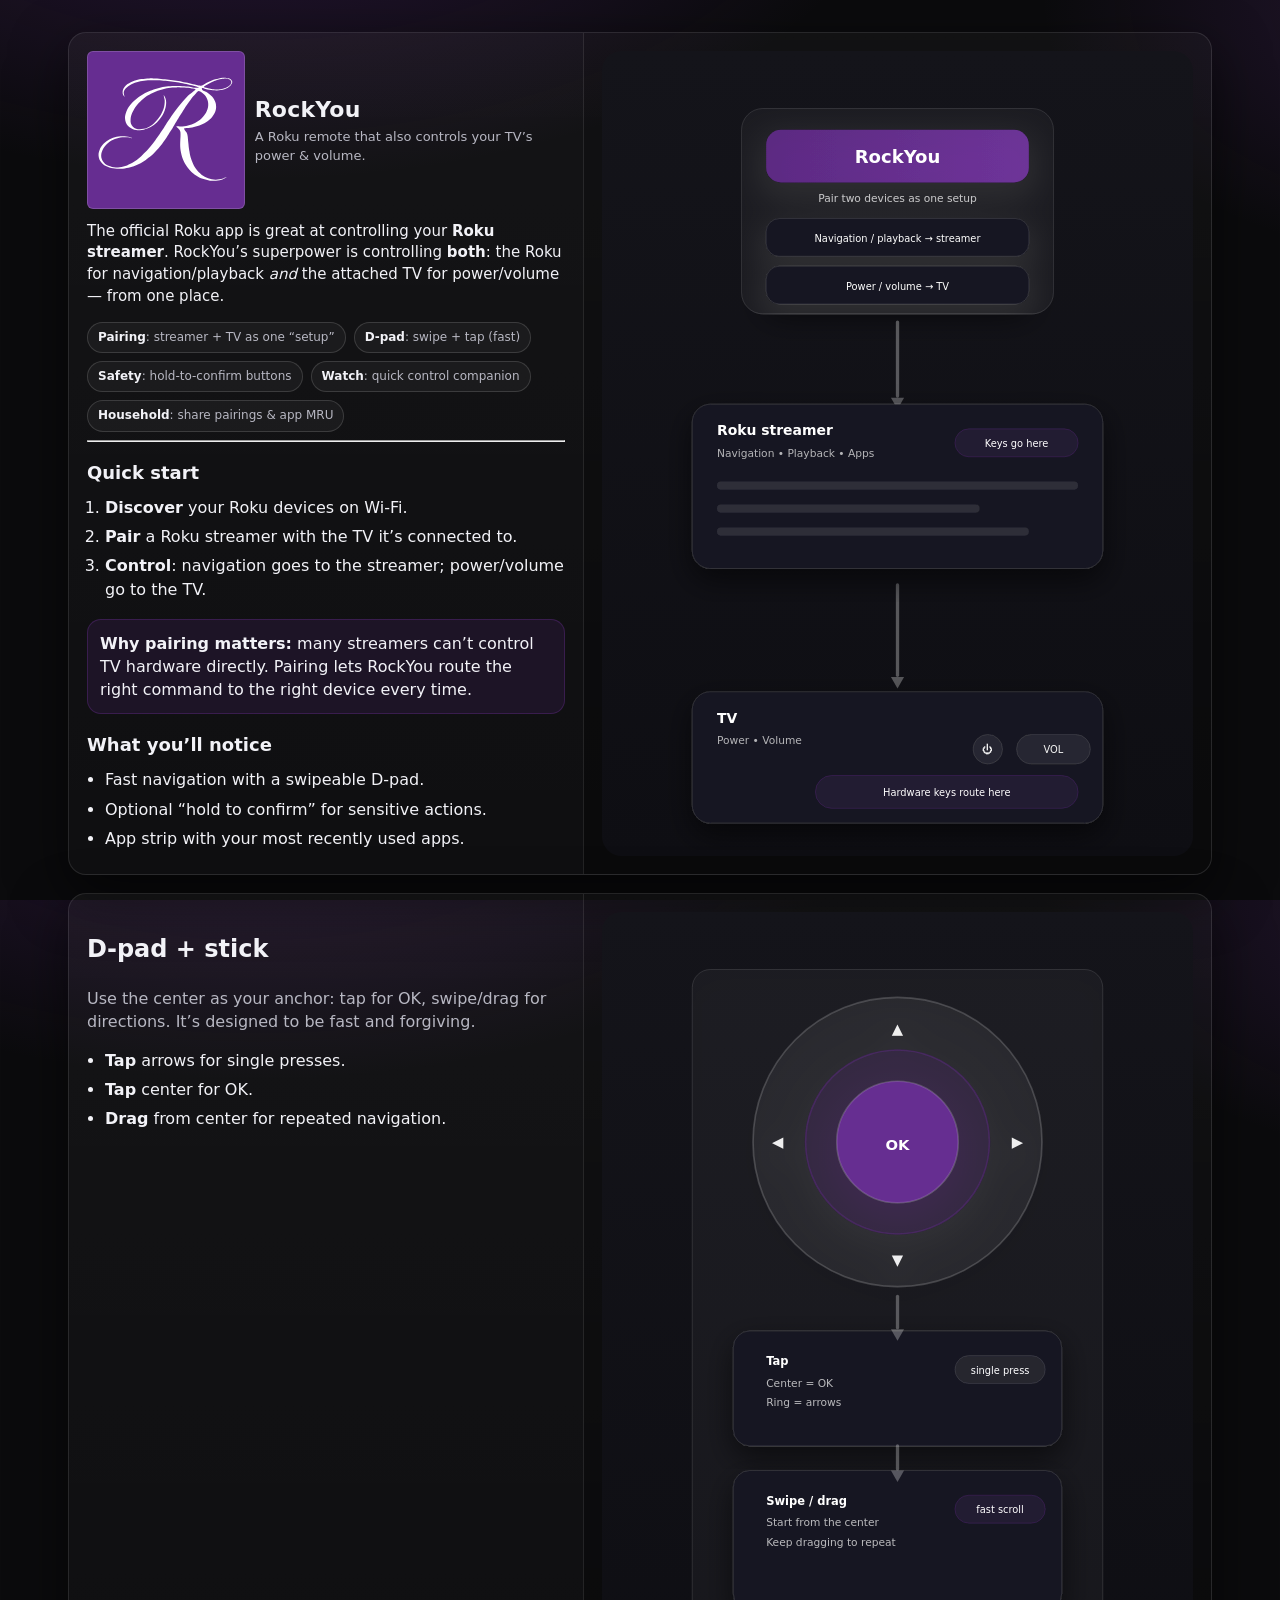
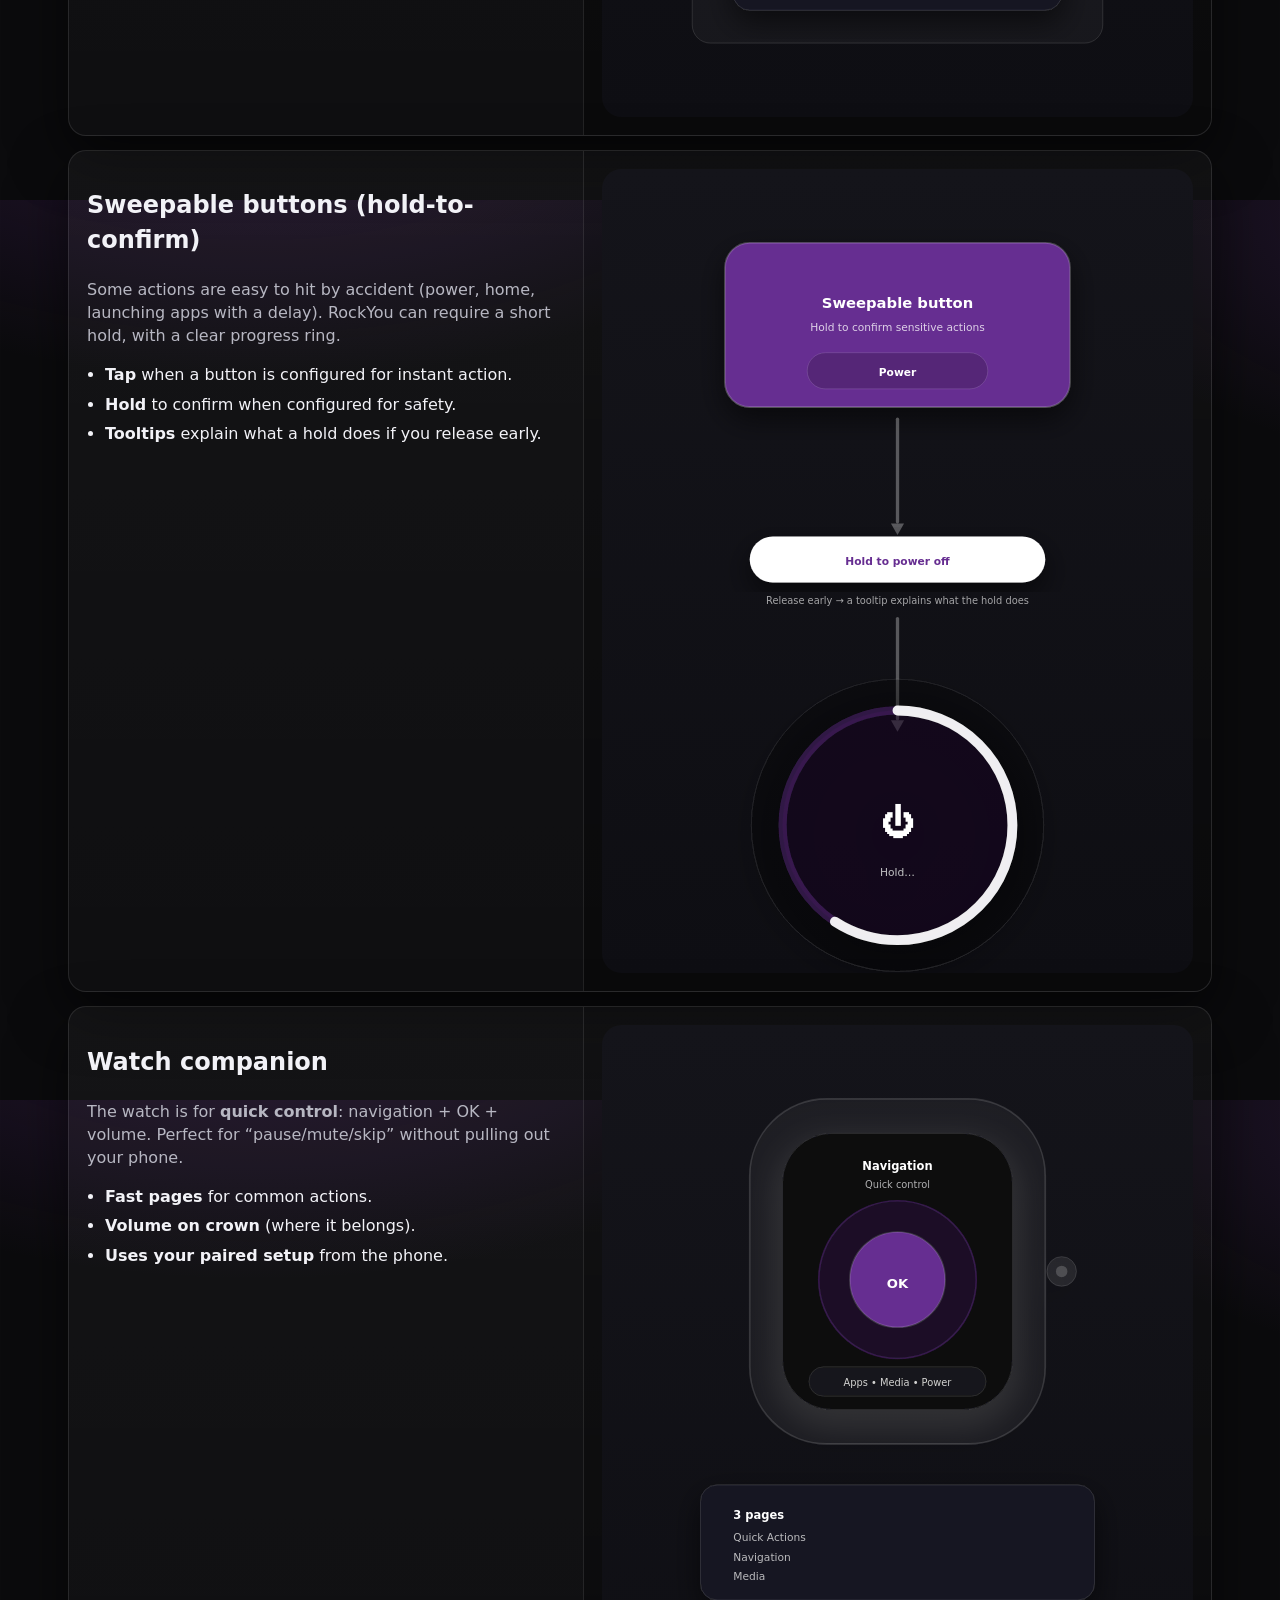
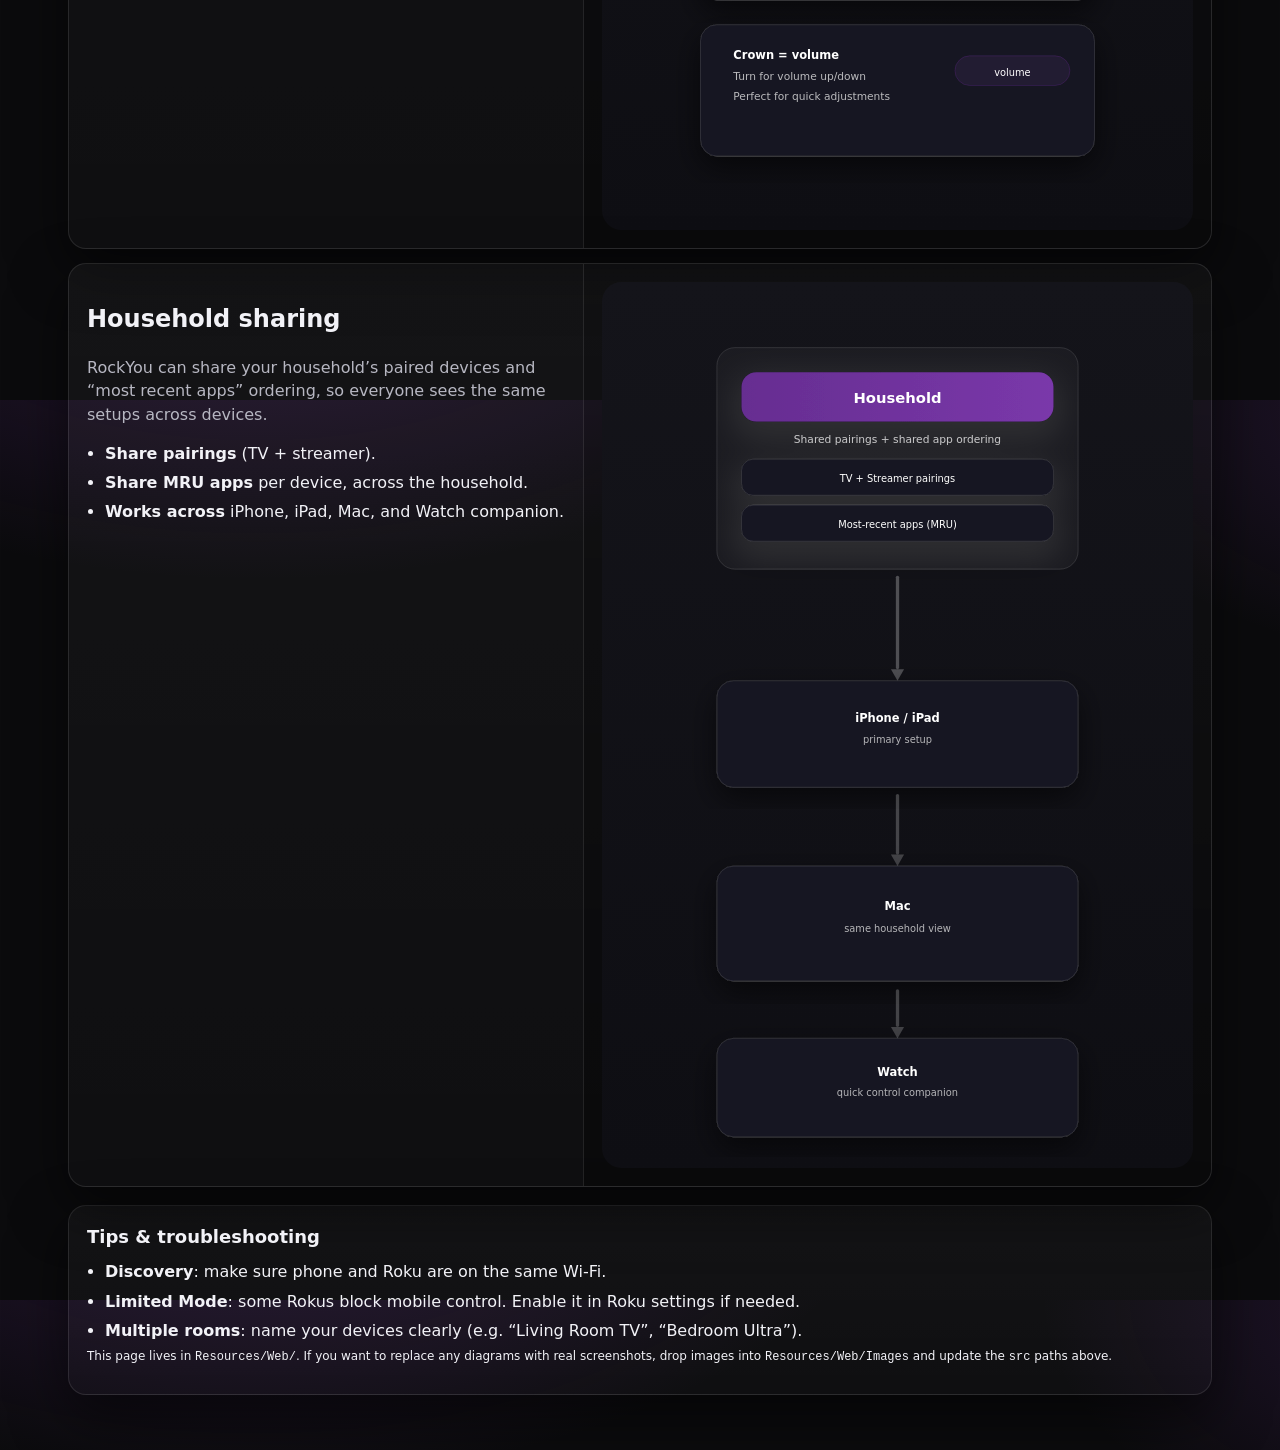
==== Resources/Web/index.html @ fe001e83 "feat: initial RockYou Roku remote for iOS, macOS, and watchOS RockYou is a native SwiftUI remote for" ====
<!doctype html>
<html lang="en">

<head>
    <meta charset="utf-8" />
    <meta name="viewport" content="width=device-width, initial-scale=1" />
    <meta name="color-scheme" content="dark light" />
    <title>RockYou — Roku Remote + TV Power/Volume</title>
    <link rel="stylesheet" href="./style.css" />
</head>

<body>
    <div class="container">
        <div class="hero">
            <div class="card">
                <div class="feature-row">
                    <div class="card-inner">
                        <div class="brand">
                            <img src="./Images/R_monogram.svg" alt="RockYou logo" style="width: 33%; height: auto;" />
                            <div>
                                <h1>RockYou</h1>
                                <div class="tag">A Roku remote that also controls your TV’s power &amp; volume.</div>
                            </div>
                        </div>

                        <p class="lede">
                            The official Roku app is great at controlling your <strong>Roku streamer</strong>.
                            RockYou’s superpower is controlling <strong>both</strong>:
                            the Roku for navigation/playback <em>and</em> the attached TV for power/volume —
                            from one place.
                        </p>

                        <div class="pill-row">
                            <div class="pill"><strong>Pairing</strong>: streamer + TV as one “setup”</div>
                            <div class="pill"><strong>D‑pad</strong>: swipe + tap (fast)</div>
                            <div class="pill"><strong>Safety</strong>: hold-to-confirm buttons</div>
                            <div class="pill"><strong>Watch</strong>: quick control companion</div>
                            <div class="pill"><strong>Household</strong>: share pairings &amp; app MRU</div>
                        </div>
                        <hr />
                        <div class="section">
                            <h2>Quick start</h2>
                            <ol class="list">
                                <li><strong>Discover</strong> your Roku devices on Wi‑Fi.</li>
                                <li><strong>Pair</strong> a Roku streamer with the TV it’s connected to.</li>
                                <li><strong>Control</strong>: navigation goes to the streamer; power/volume go to the
                                    TV.
                                </li>
                                </ol>
                                </div>

                        <div class="section">
                            <div class="callout">
                                <strong>Why pairing matters:</strong>
                                many streamers can’t control TV hardware directly. Pairing lets RockYou route the right
                                command
                                to the right device every time.
                            </div>
                        </div>

                        <div class="section">
                            <h2>What you’ll notice</h2>
                            <ul class="list">
                                <li>Fast navigation with a swipeable D‑pad.</li>
                                <li>Optional “hold to confirm” for sensitive actions.</li>
                                <li>App strip with your most recently used apps.</li>
                            </ul>
                        </div>
                        </div>
                        <div class="media">
                            <img src="./Images/hero-pairing.svg" alt="Diagram: RockYou controls Roku and TV together" />
                    </div>
                </div>
            </div>
        </div>

        <div class="grid">
            <div class="card feature">
                <div class="feature-row">
                    <div class="card-inner">
                        <h2>D‑pad + stick</h2>
                        <p class="muted">
                            Use the center as your anchor: tap for OK, swipe/drag for directions.
                            It’s designed to be fast and forgiving.
                        </p>
                        <ul class="list">
                            <li><strong>Tap</strong> arrows for single presses.</li>
                            <li><strong>Tap</strong> center for OK.</li>
                            <li><strong>Drag</strong> from center for repeated navigation.</li>
                        </ul>
                    </div>
                    <div class="media">
                        <img src="./Images/feature-dpad.svg" alt="Diagram: D-pad and stick gestures" />
                    </div>
                </div>
            </div>

            <div class="card feature">
                <div class="feature-row">
                    <div class="card-inner">
                        <h2>Sweepable buttons (hold-to-confirm)</h2>
                        <p class="muted">
                            Some actions are easy to hit by accident (power, home, launching apps with a delay).
                            RockYou can require a short hold, with a clear progress ring.
                        </p>
                        <ul class="list">
                            <li><strong>Tap</strong> when a button is configured for instant action.</li>
                            <li><strong>Hold</strong> to confirm when configured for safety.</li>
                            <li><strong>Tooltips</strong> explain what a hold does if you release early.</li>
                        </ul>
                    </div>
                    <div class="media">
                        <img src="./Images/feature-sweep.svg" alt="Diagram: hold-to-confirm sweep overlay" />
                    </div>
                </div>
            </div>

            <div class="card feature">
                <div class="feature-row">
                    <div class="card-inner">
                        <h2>Watch companion</h2>
                        <p class="muted">
                            The watch is for <strong>quick control</strong>: navigation + OK + volume.
                            Perfect for “pause/mute/skip” without pulling out your phone.
                        </p>
                        <ul class="list">
                            <li><strong>Fast pages</strong> for common actions.</li>
                            <li><strong>Volume on crown</strong> (where it belongs).</li>
                            <li><strong>Uses your paired setup</strong> from the phone.</li>
                        </ul>
                    </div>
                    <div class="media">
                        <img src="./Images/feature-watch.svg" alt="Diagram: watch pages and crown volume" />
                    </div>
                </div>
            </div>

            <div class="card feature">
                <div class="feature-row">
                    <div class="card-inner">
                        <h2>Household sharing</h2>
                        <p class="muted">
                            RockYou can share your household’s paired devices and “most recent apps” ordering,
                            so everyone sees the same setups across devices.
                        </p>
                        <ul class="list">
                            <li><strong>Share pairings</strong> (TV + streamer).</li>
                            <li><strong>Share MRU apps</strong> per device, across the household.</li>
                            <li><strong>Works across</strong> iPhone, iPad, Mac, and Watch companion.</li>
                        </ul>
                    </div>
                    <div class="media">
                        <img src="./Images/feature-sharing.svg" alt="Diagram: household sharing across devices" />
                    </div>
                </div>
            </div>
        </div>

        <div class="section card">
            <div class="card-inner">
                <h2>Tips &amp; troubleshooting</h2>
                <ul class="list">
                    <li><strong>Discovery</strong>: make sure phone and Roku are on the same Wi‑Fi.</li>
                    <li><strong>Limited Mode</strong>: some Rokus block mobile control. Enable it in Roku settings if
                        needed.</li>
                    <li><strong>Multiple rooms</strong>: name your devices clearly (e.g. “Living Room TV”, “Bedroom
                        Ultra”).</li>
                </ul>
                <p class="fineprint">
                    This page lives in <code>Resources/Web/</code>. If you want to replace any diagrams with real
                    screenshots,
                    drop images into <code>Resources/Web/Images</code> and update the <code>src</code> paths above.
                </p>
            </div>
        </div>
    </div>
</body>

</html>
---- Resources/Web/style.css ----
:root {
  --bg: #0b0b0d;
  --card: #14141a;
  --card2: #101016;
  --text: #f2f2f7;
  --muted: #b7b7c2;
  --border: rgba(255, 255, 255, 0.10);
  --shadow: rgba(0, 0, 0, 0.55);
  --purple: #662D91;
  --purple2: #7a38aa;
  --white: #ffffff;
  --good: #43d17a;
  --warn: #f3c350;
}

* { box-sizing: border-box; }
html, body { height: 100%; }
body {
  margin: 0;
  background: radial-gradient(1100px 600px at 20% -20%, rgba(102, 45, 145, 0.35), rgba(0,0,0,0) 60%),
              radial-gradient(900px 500px at 120% 0%, rgba(122, 56, 170, 0.25), rgba(0,0,0,0) 55%),
              var(--bg);
  color: var(--text);
  font-family: ui-sans-serif, system-ui, -apple-system, Segoe UI, Roboto, Helvetica, Arial, "Apple Color Emoji", "Segoe UI Emoji";
  line-height: 1.45;
}

a { color: var(--text); text-decoration: underline; text-decoration-color: rgba(255,255,255,0.35); }
a:hover { text-decoration-color: rgba(255,255,255,0.75); }

.container {
  max-width: 1180px;
  padding: 32px 18px 56px;
  margin: 0 auto;
}

.hero {
  display: grid;
  grid-template-columns: 1fr;
  gap: 18px;
  align-items: stretch;
  margin-bottom: 18px;
}
/* Always single-column (better for readability + larger diagrams). */

.card {
  background: linear-gradient(180deg, rgba(255,255,255,0.04), rgba(255,255,255,0.02));
  border: 1px solid var(--border);
  border-radius: 18px;
  box-shadow: 0 20px 55px var(--shadow);
  overflow: hidden;
}

.card-inner { padding: 18px 18px; }

.brand {
  display: flex;
  align-items: center;
  gap: 10px;
  margin-bottom: 10px;
}
.brand img {
  width: 18px;
  height: 18px;
  border-radius: 6px;
  background: var(--purple);
  padding: 2px;
  border: 1px solid rgba(255,255,255,0.16);
}
.brand h1 {
  font-size: 22px;
  margin: 0;
  letter-spacing: 0.2px;
}
.brand .tag {
  margin-top: 2px;
  color: var(--muted);
  font-size: 13px;
}

.lede {
  margin: 12px 0 0;
  color: var(--text);
  font-size: 15px;
}

.pill-row {
  display: flex;
  flex-wrap: wrap;
  gap: 8px;
  margin-top: 14px;
}
.pill {
  font-size: 12px;
  padding: 6px 10px;
  border-radius: 999px;
  border: 1px solid rgba(255,255,255,0.14);
  background: rgba(255,255,255,0.04);
  color: var(--muted);
}
.pill strong { color: var(--text); font-weight: 600; }

.grid {
  display: grid;
  grid-template-columns: 1fr;
  gap: 14px;
  margin-top: 14px;
}

.section {
  margin-top: 18px;
}
.section h2 {
  font-size: 18px;
  margin: 0 0 10px;
}
.section p {
  margin: 0 0 10px;
  color: var(--text);
}
.muted { color: var(--muted); }

.list {
  margin: 0;
  padding-left: 18px;
  color: var(--text);
}
.list li { margin: 6px 0; }
.list strong { font-weight: 700; }

/* Feature rows: text on the left, image on the right (stack on small screens). */
.feature-row {
  display: grid;
  grid-template-columns: 0.9fr 1.1fr;
  align-items: stretch;
}

.feature-row .media {
  border-left: 1px solid rgba(255,255,255,0.10);
  background: linear-gradient(180deg, rgba(0,0,0,0.12), rgba(0,0,0,0.35));
  padding: 18px;
  display: flex;
  align-items: center;
}

@media (max-width: 860px) {
  .feature-row { grid-template-columns: 1fr; }
  .feature-row .media {
    border-left: none;
    border-top: 1px solid rgba(255,255,255,0.10);
  }
}

.feature-row img, .feature-row svg {
  width: 100%;
  height: auto;
  display: block;
}
.feature img, .feature svg {
  width: 100%;
  height: auto;
  display: block;
}

.callout {
  background: rgba(102, 45, 145, 0.16);
  border: 1px solid rgba(102, 45, 145, 0.38);
  border-radius: 14px;
  padding: 12px 12px;
  color: var(--text);
}
.callout strong { font-weight: 800; }

.fineprint {
  margin-top: 18px;
  font-size: 12px;
  color: rgba(255,255,255,0.55);
}

@media print {
  body { background: white; color: black; }
  .card { box-shadow: none; }
  .pill { border-color: rgba(0,0,0,0.12); background: rgba(0,0,0,0.03); color: rgba(0,0,0,0.70); }
  .muted { color: rgba(0,0,0,0.68); }
  a { color: black; text-decoration-color: rgba(0,0,0,0.4); }
}
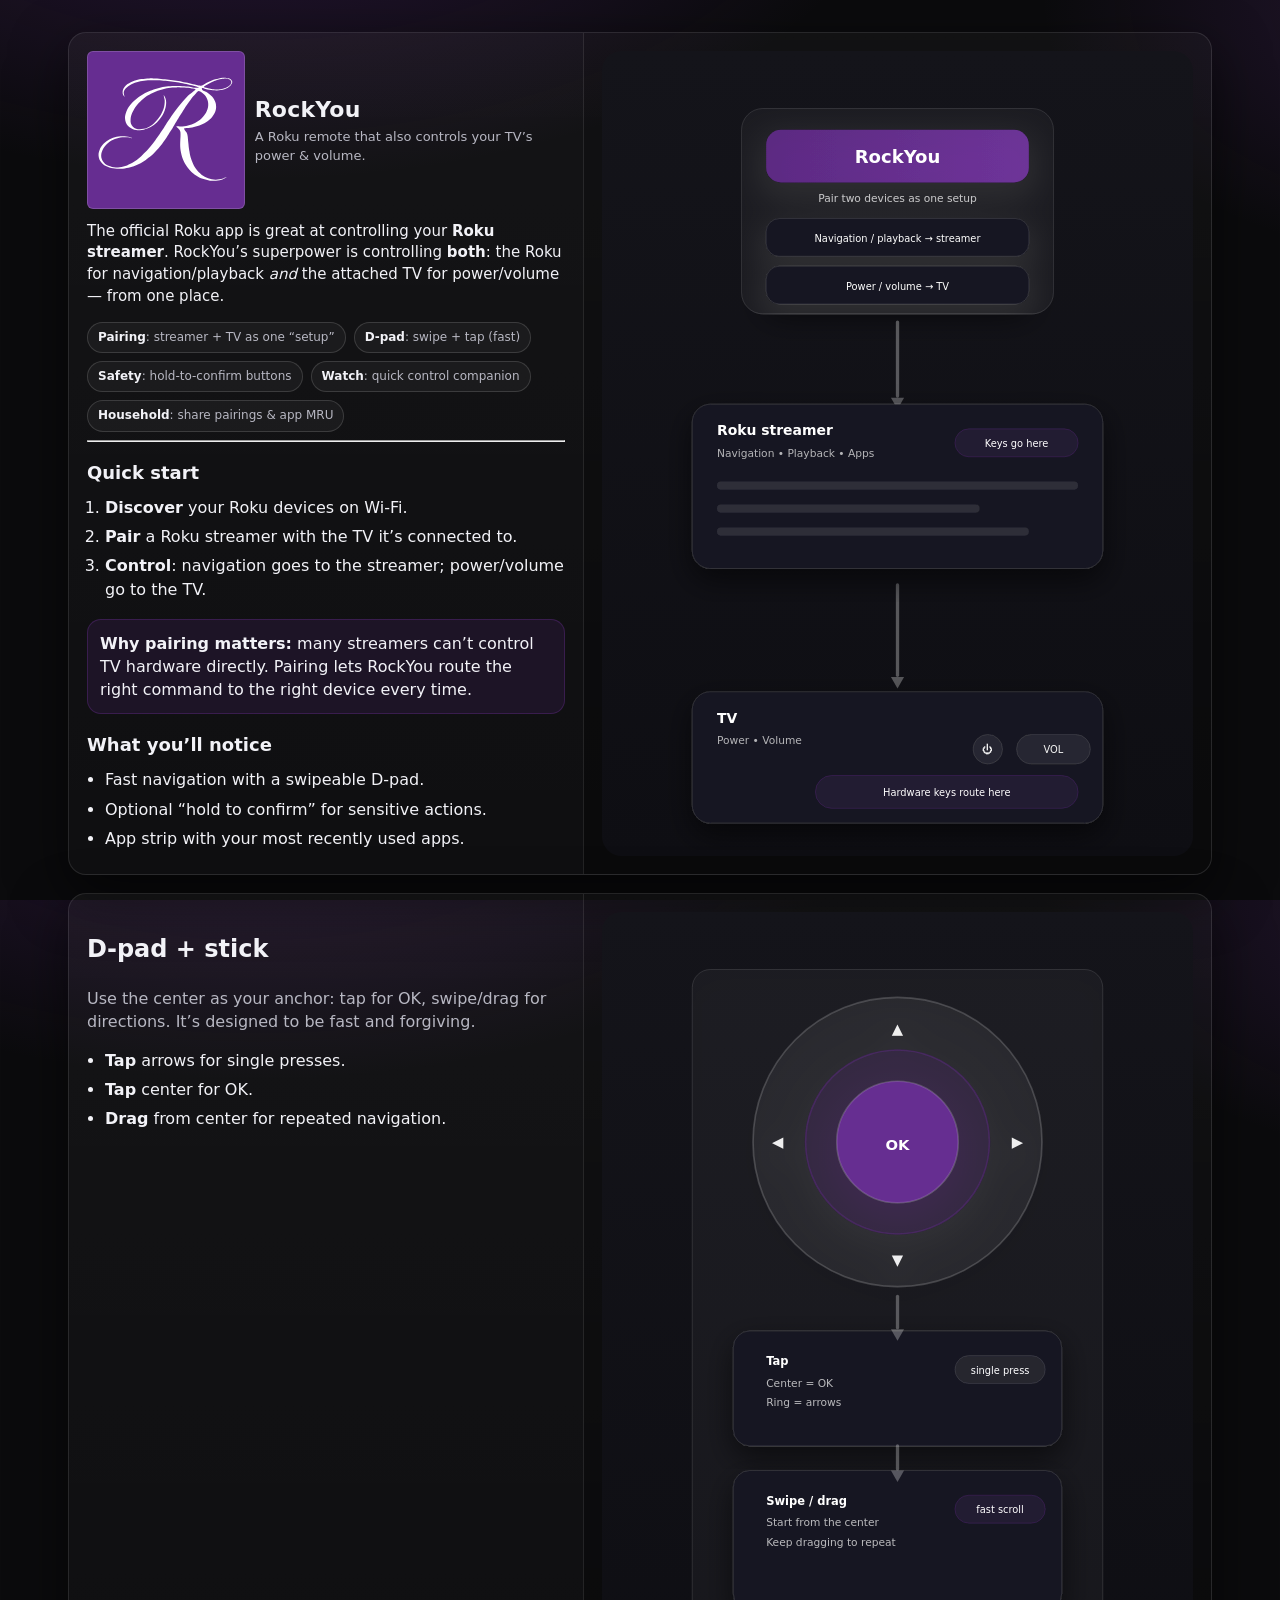
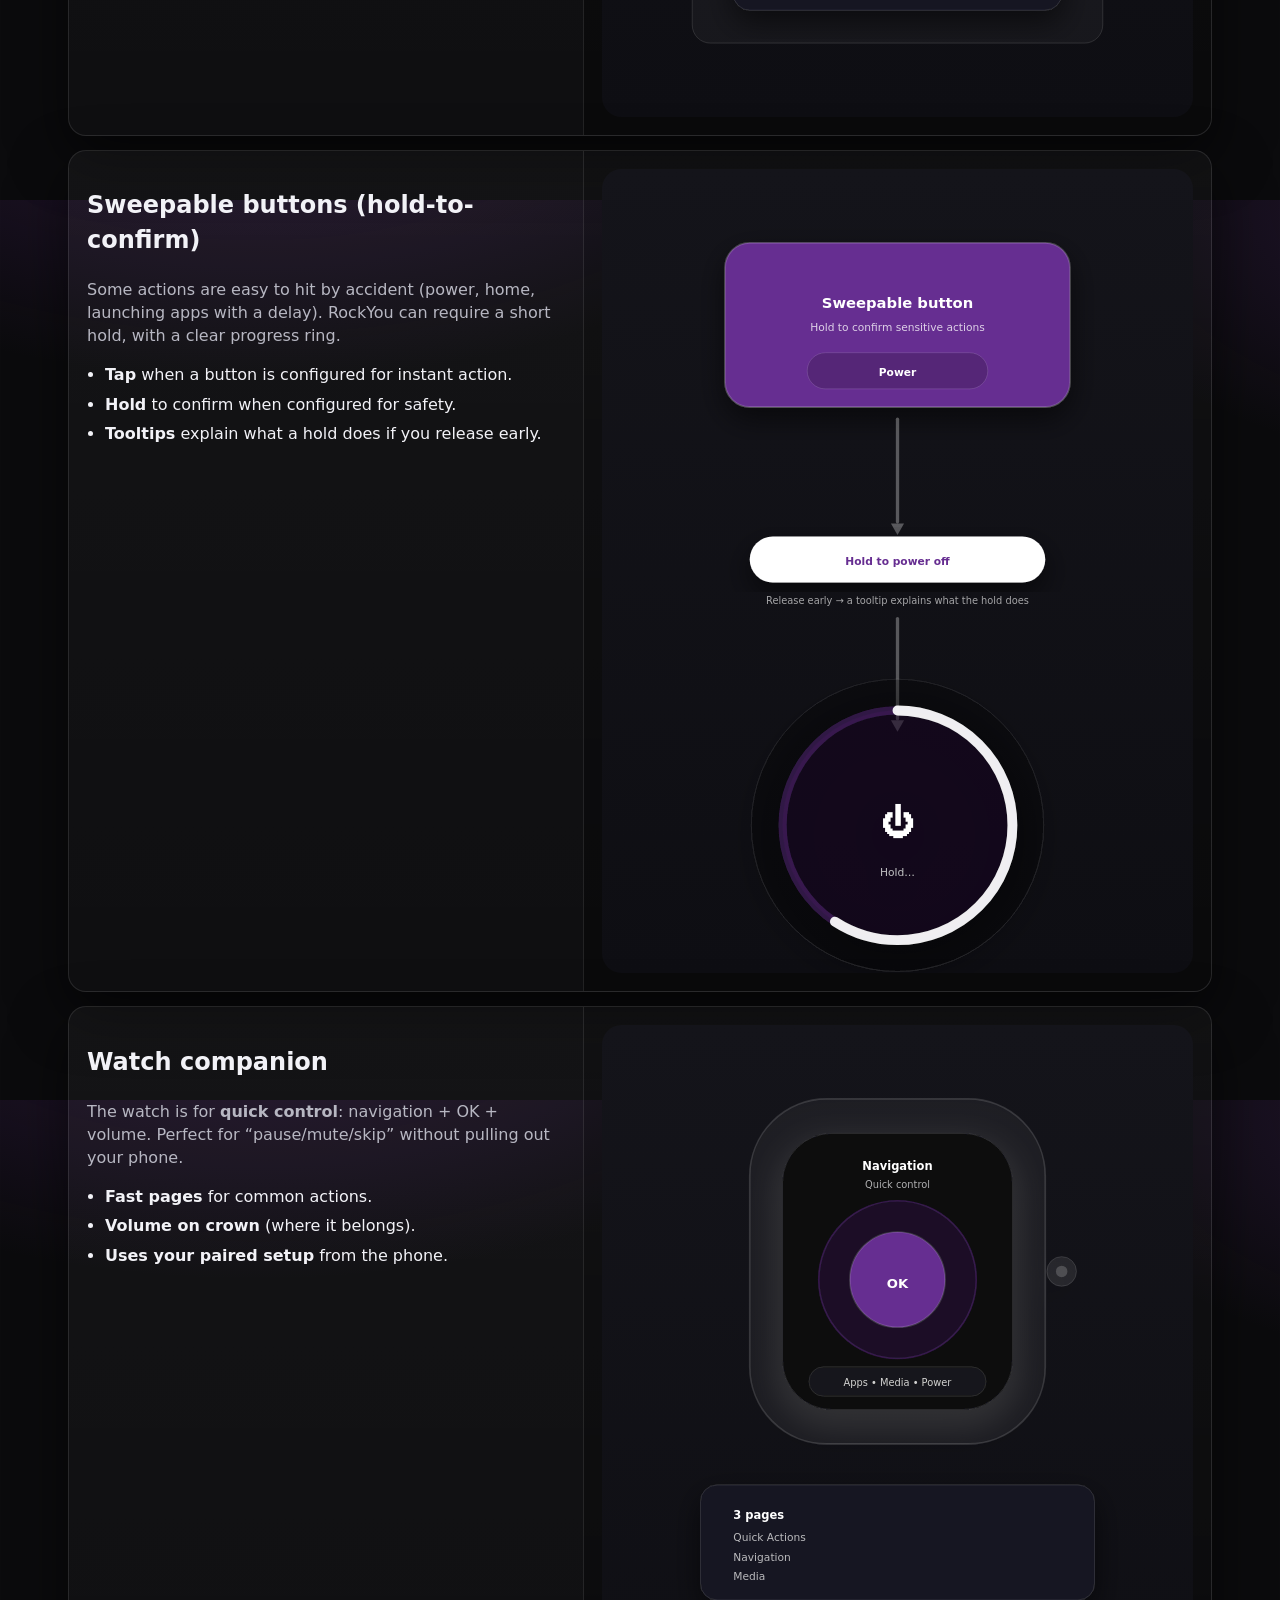
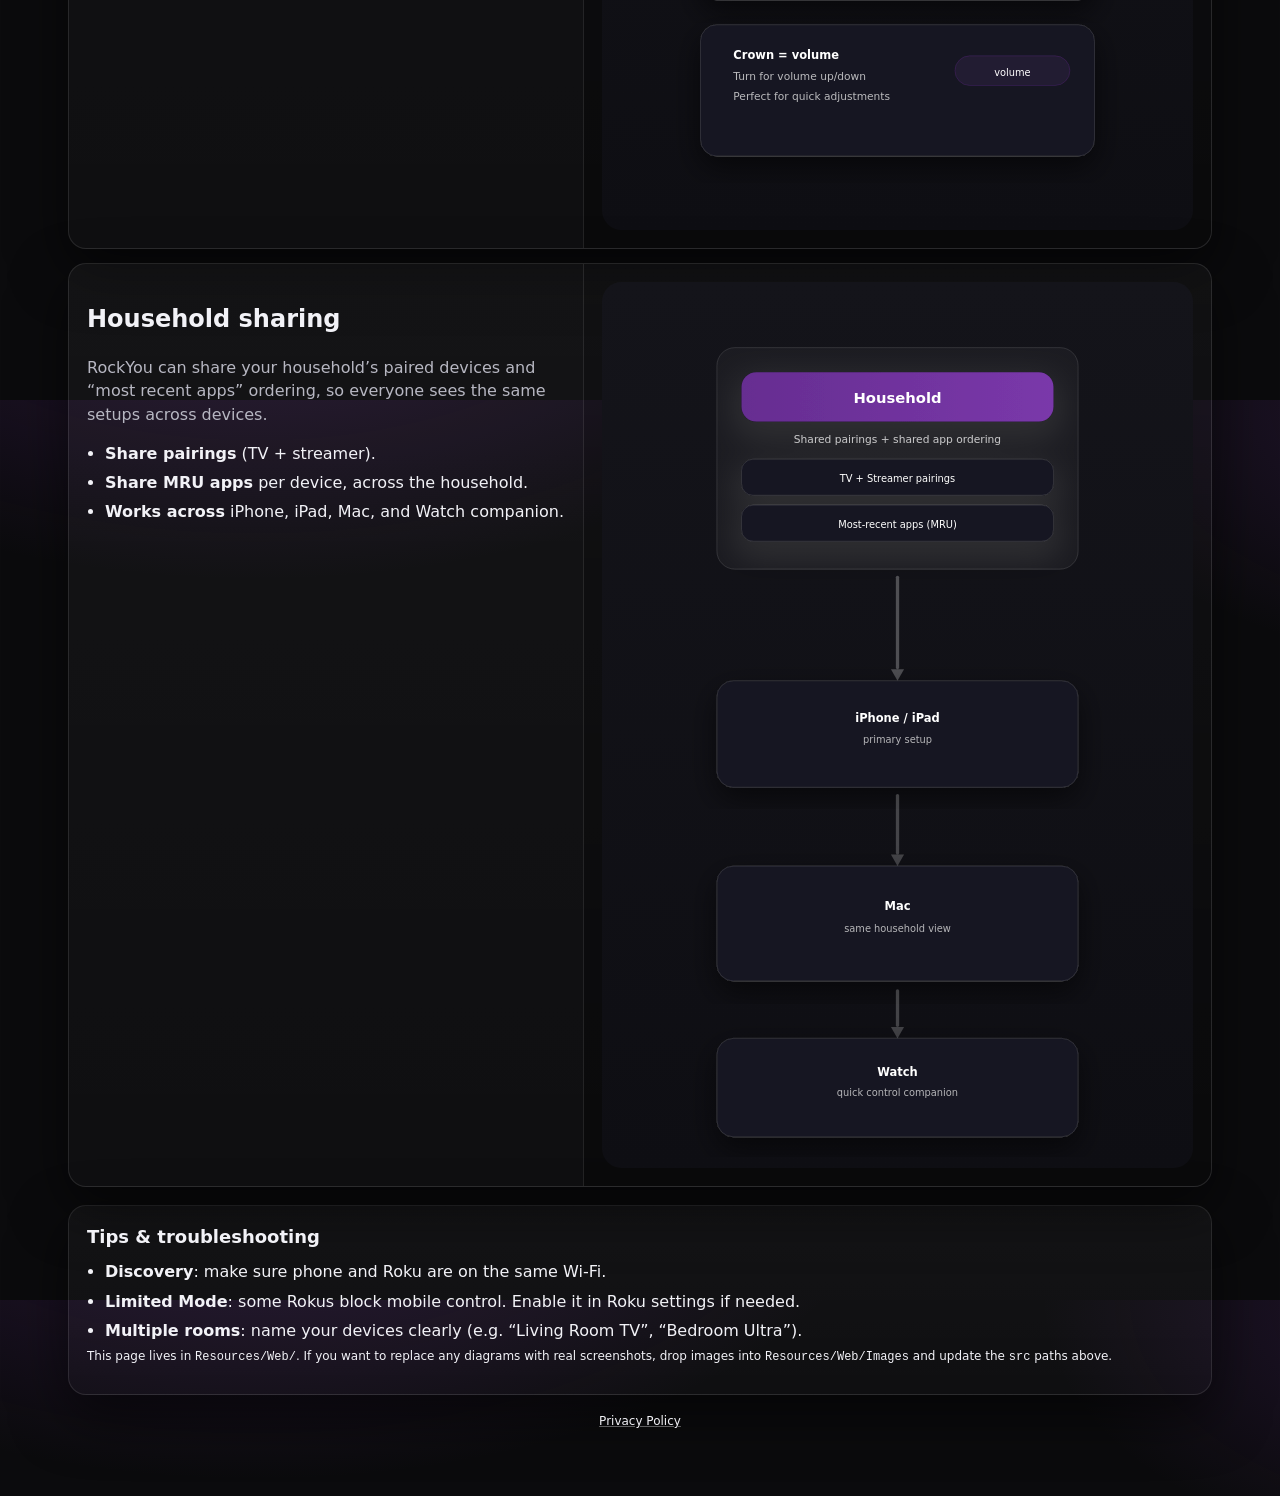
==== commit df090499: "chore: web stuff" ====
--- a/Resources/Web/index.html
+++ b/Resources/Web/index.html
@@ -173,6 +173,12 @@
                 </p>
             </div>
         </div>
+
+        <div class="section">
+            <p class="fineprint" style="text-align: center;">
+                <a href="./privacy.html">Privacy Policy</a>
+            </p>
+        </div>
     </div>
 </body>
 
